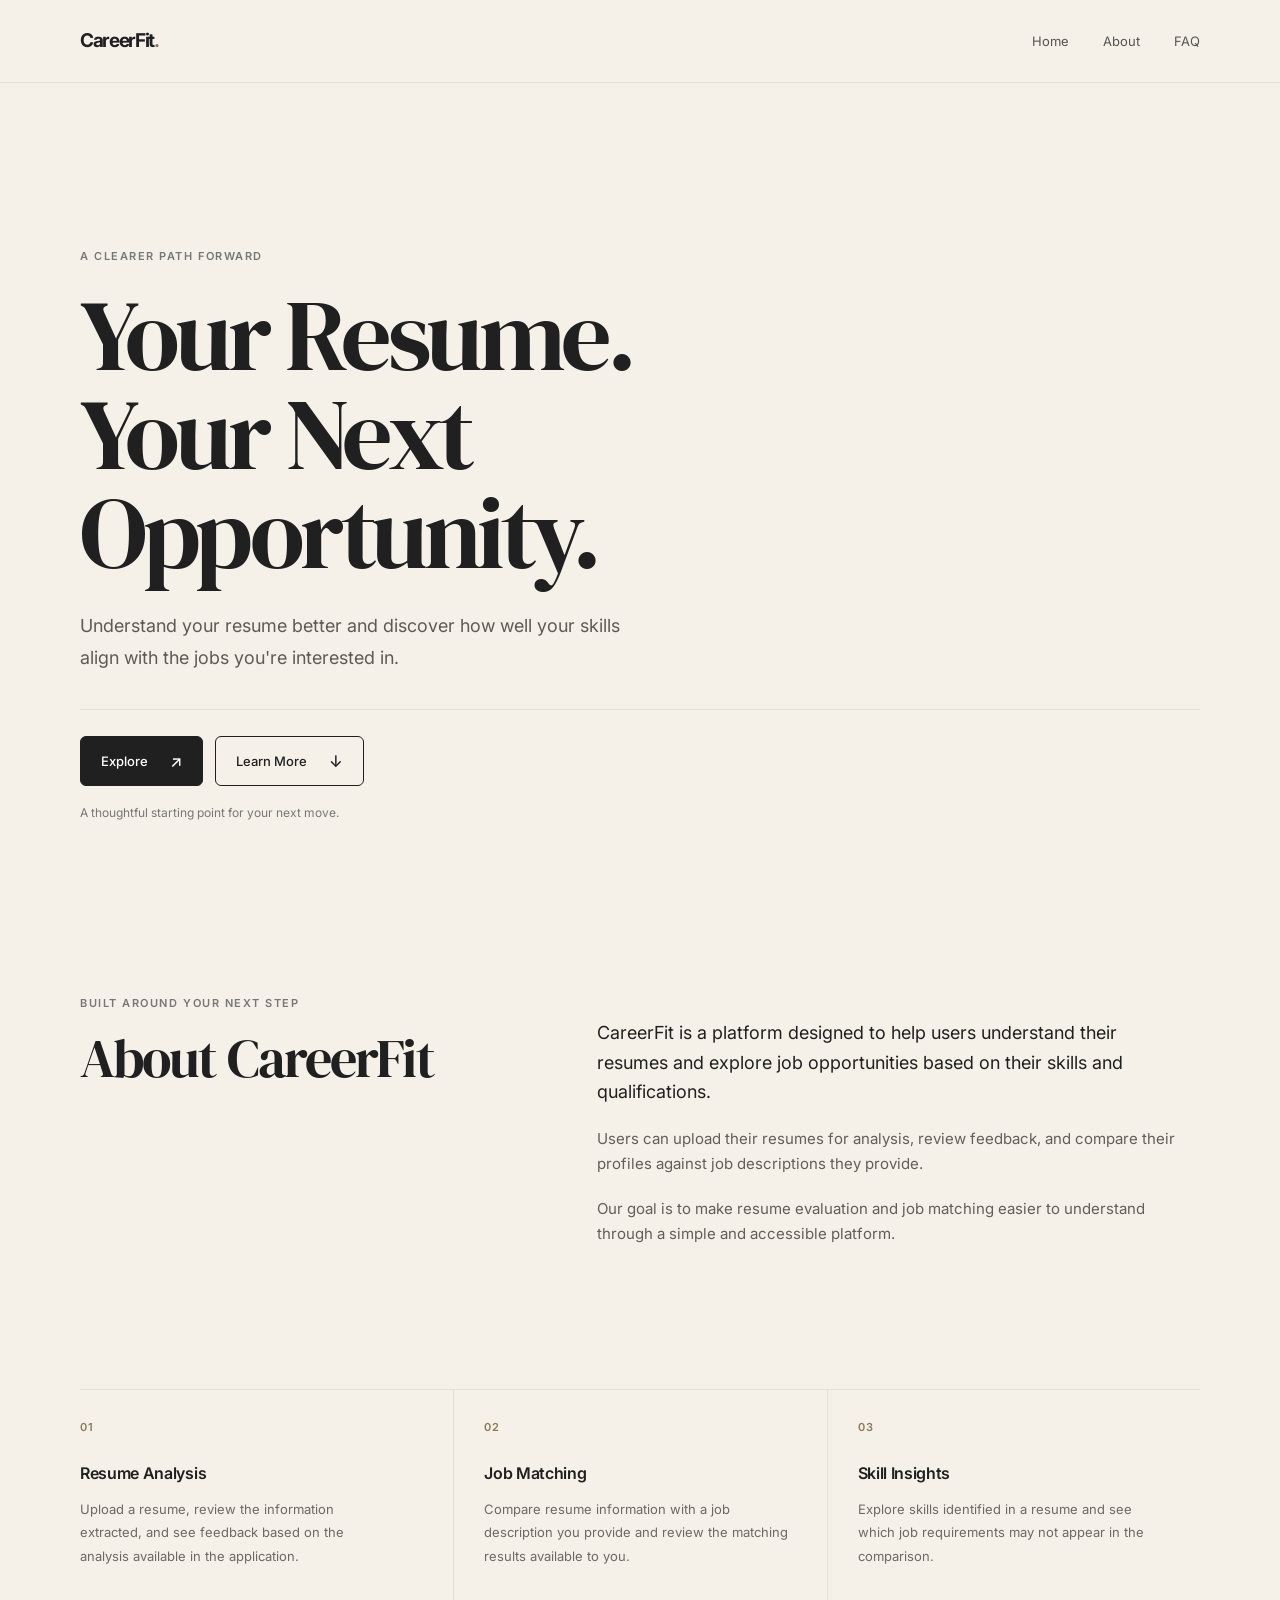
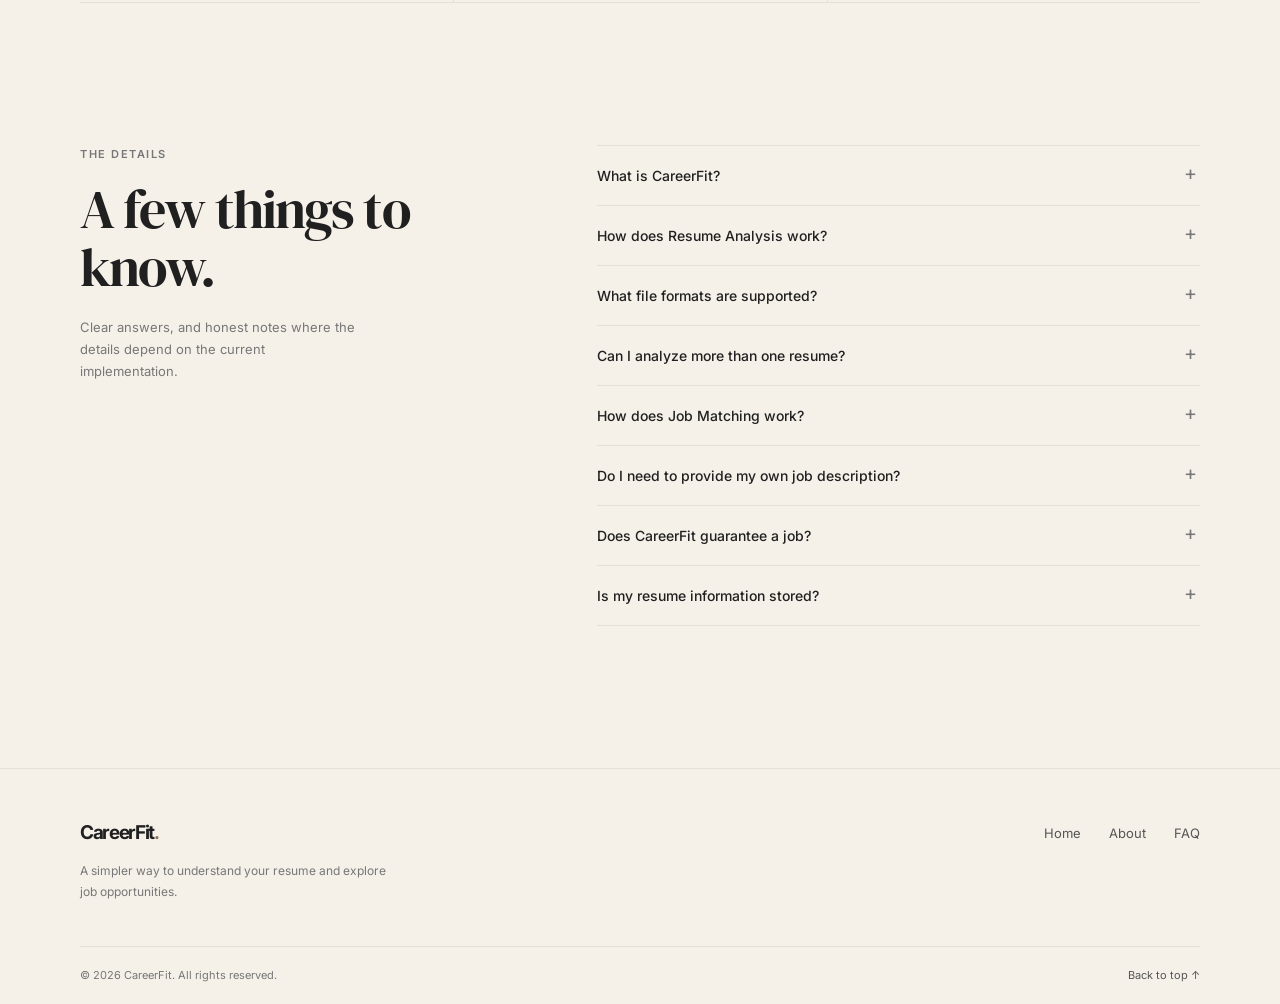
==== SmartResumeAnalyzer/frontend/index.html @ aa31af8c "Updated project" ====
<!doctype html>
<html lang="en">
  <head>
    <meta charset="utf-8">
    <meta name="viewport" content="width=device-width, initial-scale=1">
    <meta name="theme-color" content="#f5f1e9">
    <meta
      name="description"
      content="Understand your resume and explore how your skills align with the jobs you're interested in."
    >
    <title>CareerFit — Your Resume. Your Next Opportunity.</title>
    <link rel="preconnect" href="https://fonts.googleapis.com">
    <link rel="preconnect" href="https://fonts.gstatic.com" crossorigin>
    <link
      href="https://fonts.googleapis.com/css2?family=DM+Serif+Display&family=Inter:wght@400;500;600;700&display=swap"
      rel="stylesheet"
    >
    <link rel="stylesheet" href="css/style.css">
  </head>
  <body>
    <header class="site-header" id="home">
      <div class="header-inner">
        <a class="wordmark" href="#home" aria-label="CareerFit home">CareerFit<span>.</span></a>
        <nav class="primary-nav" aria-label="Main navigation">
          <a href="#home" aria-current="page">Home</a>
          <a href="#about">About</a>
          <a href="#faq">FAQ</a>
        </nav>
      </div>
    </header>

    <main>
      <section class="hero page-width" aria-labelledby="hero-title">
        <p class="eyebrow">A clearer path forward</p>
        <h1 id="hero-title">Your Resume.<br>Your Next Opportunity.</h1>
        <p class="hero-copy">
          Understand your resume better and discover how well your skills align
          with the jobs you're interested in.
        </p>
        <div class="hero-rule" aria-hidden="true"></div>
        <div class="hero-actions">
          <a class="button button-primary" href="login.html">Explore<span aria-hidden="true">↗</span></a>
          <a class="button button-secondary" href="#about">Learn More<span aria-hidden="true">↓</span></a>
        </div>
        <p class="hero-note">A thoughtful starting point for your next move.</p>
      </section>

      <section class="about-section page-width section-space" id="about" aria-labelledby="about-title">
        <div class="section-intro">
          <p class="eyebrow">Built around your next step</p>
          <h2 id="about-title">About CareerFit</h2>
        </div>
        <div class="about-content">
          <p class="about-lede">
            CareerFit is a platform designed to help users understand their resumes
            and explore job opportunities based on their skills and qualifications.
          </p>
          <p>
            Users can upload their resumes for analysis, review feedback, and compare
            their profiles against job descriptions they provide.
          </p>
          <p>
            Our goal is to make resume evaluation and job matching easier to understand
            through a simple and accessible platform.
          </p>
        </div>
      </section>

      <section class="features page-width" aria-label="CareerFit features">
        <article class="feature">
          <p class="feature-number">01</p>
          <h3>Resume Analysis</h3>
          <p>Upload a resume, review the information extracted, and see feedback based on the analysis available in the application.</p>
        </article>
        <article class="feature">
          <p class="feature-number">02</p>
          <h3>Job Matching</h3>
          <p>Compare resume information with a job description you provide and review the matching results available to you.</p>
        </article>
        <article class="feature">
          <p class="feature-number">03</p>
          <h3>Skill Insights</h3>
          <p>Explore skills identified in a resume and see which job requirements may not appear in the comparison.</p>
        </article>
      </section>

      <section class="faq-section page-width section-space" id="faq" aria-labelledby="faq-title">
        <div class="section-intro faq-intro">
          <p class="eyebrow">The details</p>
          <h2 id="faq-title">A few things to know.</h2>
          <p>Clear answers, and honest notes where the details depend on the current implementation.</p>
        </div>
        <div class="faq-list">
          <details class="faq-item">
            <summary>What is CareerFit?</summary>
            <p>CareerFit is designed to help you understand your resume and explore how your skills may align with job opportunities.</p>
          </details>
          <details class="faq-item">
            <summary>How does Resume Analysis work?</summary>
            <p>Resume Analysis is intended to extract information from an uploaded resume and provide feedback. The precise analysis available depends on the implementation connected to the application.</p>
          </details>
          <details class="faq-item">
            <summary>What file formats are supported?</summary>
            <p>Supported formats have not been confirmed in the current project files. Check the upload screen for the formats accepted by your version of CareerFit.</p>
          </details>
          <details class="faq-item">
            <summary>Can I analyze more than one resume?</summary>
            <p>This has not been confirmed in the current project files. The number of resumes you can analyze may depend on the implementation available to you.</p>
          </details>
          <details class="faq-item">
            <summary>How does Job Matching work?</summary>
            <p>The intended workflow compares information from a resume with job requirements and shows matching results. The exact comparison depends on the current implementation.</p>
          </details>
          <details class="faq-item">
            <summary>Do I need to provide my own job description?</summary>
            <p>The described matching workflow uses a job description you provide. Please check the current application for the options available in your version.</p>
          </details>
          <details class="faq-item">
            <summary>Does CareerFit guarantee a job?</summary>
            <p>No. Resume feedback and matching results are informational and cannot guarantee an interview, offer, or job.</p>
          </details>
          <details class="faq-item">
            <summary>Is my resume information stored?</summary>
            <p>Storage and retention behavior have not been confirmed in the current project files. Review the application's privacy information before uploading personal documents.</p>
          </details>
        </div>
      </section>
    </main>

    <footer class="site-footer">
      <div class="footer-main page-width">
        <div class="footer-brand">
          <a class="wordmark" href="#home" aria-label="CareerFit home">CareerFit<span>.</span></a>
          <p>A simpler way to understand your resume and explore job opportunities.</p>
        </div>
        <nav class="footer-nav" aria-label="Footer navigation">
          <a href="#home">Home</a>
          <a href="#about">About</a>
          <a href="#faq">FAQ</a>
        </nav>
      </div>
      <div class="footer-bottom page-width">
        <p>© 2026 CareerFit. All rights reserved.</p>
        <a href="#home" class="back-to-top">Back to top ↑</a>
      </div>
    </footer>
  </body>
</html>
---- SmartResumeAnalyzer/frontend/css/style.css ----
:root {
  color-scheme: light;
  --paper: #f5f1e9;
  --white: #fff;
  --ink: #202020;
  --muted: #777;
  --line: #e5e0d7;
  --serif: "DM Serif Display", Georgia, serif;
  --sans: "Inter", Arial, sans-serif;
}

* {
  box-sizing: border-box;
}

html {
  scroll-behavior: smooth;
  scroll-padding-top: 6rem;
}

body {
  margin: 0;
  background: var(--paper);
  color: var(--ink);
  font-family: var(--sans);
  font-size: 15px;
  line-height: 1.7;
  -webkit-font-smoothing: antialiased;
}

a {
  color: inherit;
  text-decoration: none;
}

a:focus-visible,
summary:focus-visible {
  outline: 2px solid var(--ink);
  outline-offset: 5px;
}

.page-width,
.header-inner {
  width: min(1120px, calc(100% - 64px));
  margin-inline: auto;
}

.site-header {
  border-bottom: 1px solid var(--line);
}

.header-inner {
  min-height: 82px;
  display: flex;
  align-items: center;
  justify-content: space-between;
}

.primary-nav,
.footer-nav {
  display: flex;
  align-items: center;
  gap: 34px;
}

.primary-nav a,
.footer-nav a,
.back-to-top {
  color: #555;
  font-size: 13px;
  transition: color 160ms ease, transform 160ms ease;
}

.primary-nav a:hover,
.footer-nav a:hover,
.back-to-top:hover {
  color: var(--ink);
}

.primary-nav a:hover,
.footer-nav a:hover {
  transform: scale(1.06);
}

.wordmark {
  font-size: 19px;
  font-weight: 700;
  letter-spacing: -0.07em;
}

.wordmark span {
  color: #8c7657;
}

.hero {
  padding-top: clamp(92px, 13vw, 164px);
  padding-bottom: 28px;
}

.eyebrow {
  margin: 0 0 20px;
  color: var(--muted);
  font-size: 11px;
  font-weight: 600;
  letter-spacing: 0.14em;
  text-transform: uppercase;
}

.hero h1 {
  max-width: 780px;
  margin: 0;
  font-family: var(--serif);
  font-size: clamp(54px, 8.3vw, 100px);
  font-weight: 400;
  letter-spacing: -0.045em;
  line-height: 0.99;
}

.hero-copy {
  max-width: 550px;
  margin: 27px 0 0;
  color: #5e5a54;
  font-size: clamp(16px, 1.8vw, 18px);
  line-height: 1.8;
}

.hero-actions {
  display: flex;
  flex-wrap: wrap;
  gap: 12px;
  margin-top: 26px;
}

.button {
  min-height: 50px;
  display: inline-flex;
  align-items: center;
  justify-content: center;
  gap: 22px;
  padding: 0 20px;
  border: 1px solid var(--ink);
  border-radius: 6px;
  font-size: 13px;
  font-weight: 500;
  transition: background-color 160ms ease, color 160ms ease, transform 160ms ease;
}

.button:hover {
  transform: scale(1.04);
}

.button-primary {
  background: var(--ink);
  color: var(--white);
}

.button-primary:hover {
  background: #414141;
}

.button-secondary {
  background: transparent;
  color: var(--ink);
}

.button-secondary:hover {
  background: var(--white);
}

.button span {
  font-size: 16px;
  line-height: 1;
}

.hero-rule {
  height: 1px;
  margin-top: 35px;
  background: var(--line);
}

.hero-note {
  margin: 17px 0 0;
  color: var(--muted);
  font-size: 12px;
}

.section-space {
  padding-top: clamp(88px, 12vw, 142px);
  padding-bottom: clamp(88px, 12vw, 142px);
}

.about-section {
  display: grid;
  grid-template-columns: minmax(210px, 0.85fr) minmax(0, 1.15fr);
  gap: 72px;
}

.section-intro .eyebrow {
  margin-bottom: 16px;
}

.section-intro h2 {
  margin: 0;
  font-family: var(--serif);
  font-size: clamp(38px, 5vw, 54px);
  font-weight: 400;
  letter-spacing: -0.035em;
  line-height: 1.08;
}

.about-content {
  max-width: 580px;
  padding-top: 24px;
  color: #625e58;
}

.about-content p {
  margin: 0 0 19px;
}

.about-content p:last-child {
  margin-bottom: 0;
}

.about-content .about-lede {
  color: var(--ink);
  font-size: 18px;
  line-height: 1.65;
}

.features {
  display: grid;
  grid-template-columns: repeat(3, minmax(0, 1fr));
  border-top: 1px solid var(--line);
  border-bottom: 1px solid var(--line);
}

.feature {
  padding: 28px 30px 34px 0;
}

.feature + .feature {
  padding-left: 30px;
  border-left: 1px solid var(--line);
}

.feature-number {
  margin: 0 0 23px;
  color: #8c7657;
  font-size: 11px;
  font-weight: 600;
  letter-spacing: 0.1em;
}

.feature h3 {
  margin: 0 0 11px;
  font-size: 16px;
  font-weight: 600;
  letter-spacing: -0.02em;
}

.feature > p:last-child {
  max-width: 310px;
  margin: 0;
  color: #6d6963;
  font-size: 13px;
  line-height: 1.8;
}

.faq-section {
  display: grid;
  grid-template-columns: minmax(210px, 0.85fr) minmax(0, 1.15fr);
  gap: 72px;
}

.faq-intro > p:last-child {
  max-width: 280px;
  margin: 20px 0 0;
  color: var(--muted);
  font-size: 13px;
}

.faq-list {
  border-top: 1px solid var(--line);
}

.faq-item {
  border-bottom: 1px solid var(--line);
}

.faq-item summary {
  position: relative;
  padding: 19px 36px 19px 0;
  font-size: 14px;
  font-weight: 500;
  line-height: 1.5;
  list-style: none;
  cursor: pointer;
}

.faq-item summary::-webkit-details-marker {
  display: none;
}

.faq-item summary::after {
  content: "+";
  position: absolute;
  top: 17px;
  right: 3px;
  color: var(--muted);
  font-size: 20px;
  font-weight: 400;
  line-height: 1;
}

.faq-item[open] summary::after {
  content: "−";
}

.faq-item p {
  max-width: 590px;
  margin: -2px 32px 20px 0;
  color: #6d6963;
  font-size: 13px;
  line-height: 1.8;
}

.site-footer {
  padding-top: 48px;
  border-top: 1px solid var(--line);
}

.footer-main,
.footer-bottom {
  display: flex;
  align-items: flex-start;
  justify-content: space-between;
}

.footer-main {
  padding-bottom: 44px;
}

.footer-brand p {
  max-width: 315px;
  margin: 12px 0 0;
  color: var(--muted);
  font-size: 12px;
}

.footer-nav {
  padding-top: 5px;
  gap: 28px;
}

.footer-bottom {
  min-height: 58px;
  align-items: center;
  border-top: 1px solid var(--line);
}

.footer-bottom p {
  margin: 0;
  color: var(--muted);
  font-size: 11px;
}

.back-to-top {
  font-size: 11px;
}

@media (max-width: 700px) {
  .page-width,
  .header-inner {
    width: min(100% - 40px, 540px);
  }

  .header-inner {
    min-height: 70px;
  }

  .primary-nav {
    gap: 20px;
  }

  .primary-nav a {
    font-size: 12px;
  }

  .hero {
    padding-top: 94px;
  }

  .hero h1 {
    font-size: clamp(51px, 11vw, 76px);
  }

  .about-section,
  .faq-section {
    grid-template-columns: 1fr;
    gap: 28px;
  }

  .about-content {
    padding-top: 0;
  }

  .features {
    grid-template-columns: 1fr;
  }

  .feature,
  .feature + .feature {
    padding: 24px 0;
    border-left: 0;
  }

  .feature + .feature {
    border-top: 1px solid var(--line);
  }

  .feature-number {
    margin-bottom: 14px;
  }
}

@media (max-width: 420px) {
  .page-width,
  .header-inner {
    width: calc(100% - 32px);
  }

  .primary-nav {
    gap: 14px;
  }

  .wordmark {
    font-size: 17px;
  }

  .hero-actions {
    align-items: stretch;
    flex-direction: column;
  }

  .button {
    justify-content: space-between;
  }

  .footer-main {
    gap: 22px;
    flex-direction: column;
  }

  .footer-nav {
    gap: 22px;
  }
}

@media (prefers-reduced-motion: reduce) {
  html {
    scroll-behavior: auto;
  }

  *,
  *::before,
  *::after {
    transition-duration: 0.01ms !important;
  }

  .button:hover,
  .primary-nav a:hover,
  .footer-nav a:hover {
    transform: none;
  }
}
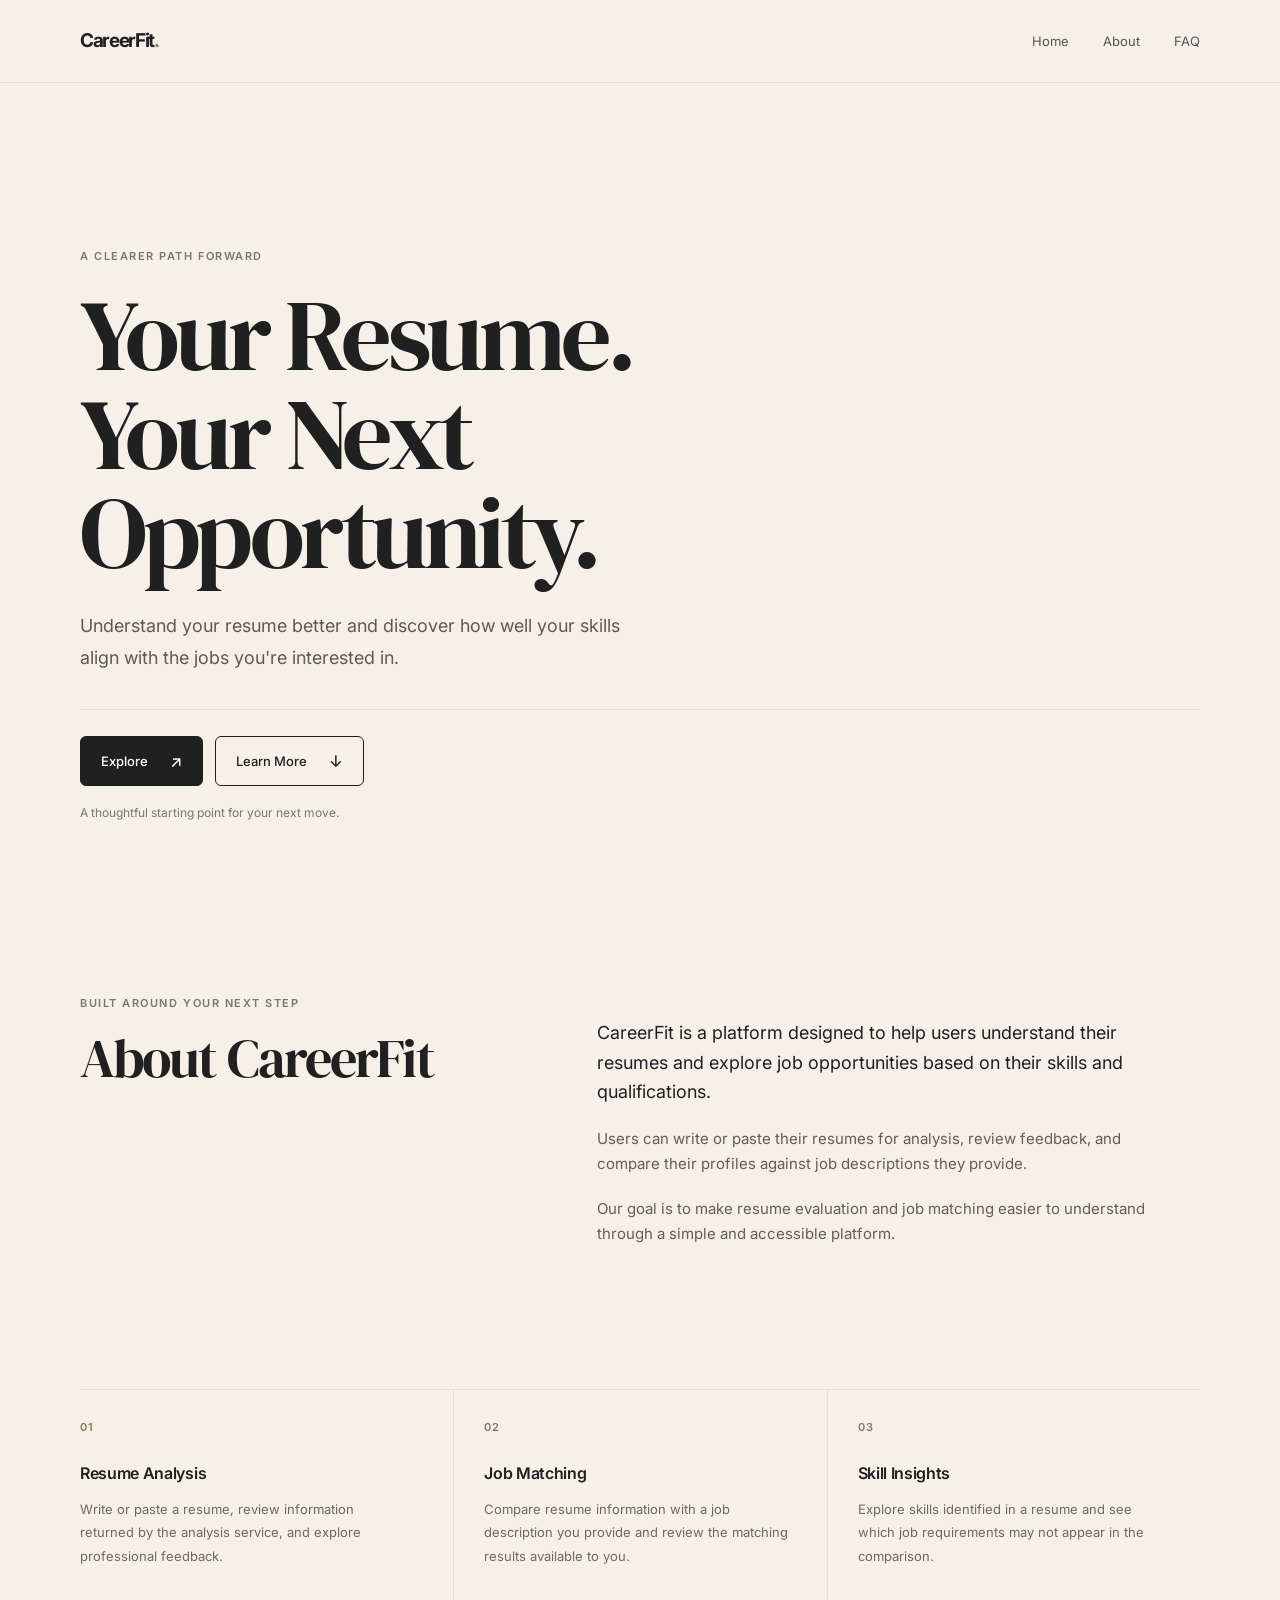
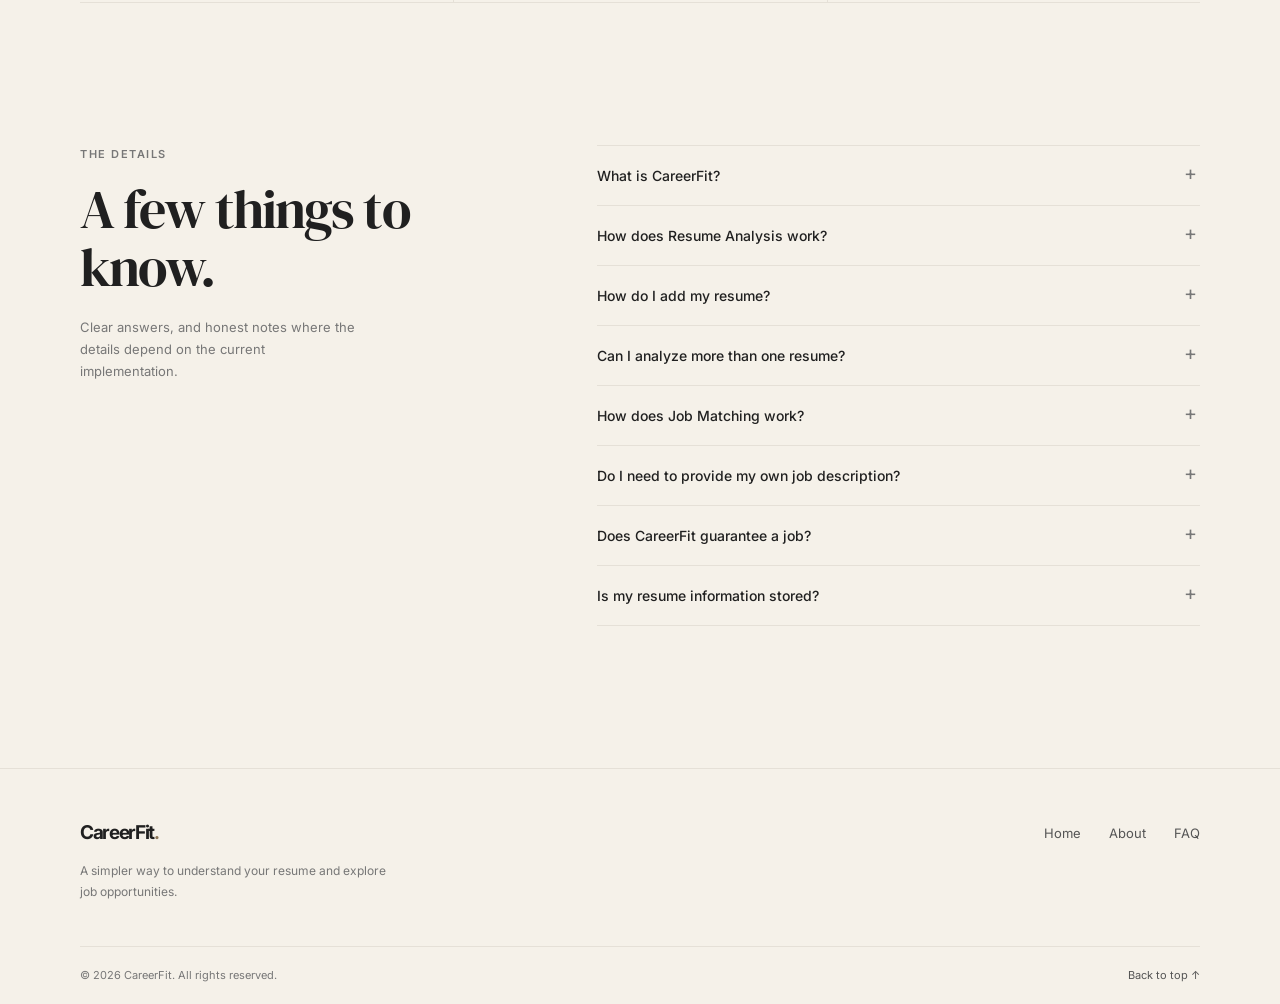
==== commit 7e8b6877: "Updated project" ====
--- a/SmartResumeAnalyzer/frontend/index.html
+++ b/SmartResumeAnalyzer/frontend/index.html
@@ -56,8 +56,8 @@
             and explore job opportunities based on their skills and qualifications.
           </p>
           <p>
-            Users can upload their resumes for analysis, review feedback, and compare
-            their profiles against job descriptions they provide.
+            Users can write or paste their resumes for analysis, review feedback, and
+            compare their profiles against job descriptions they provide.
           </p>
           <p>
             Our goal is to make resume evaluation and job matching easier to understand
@@ -70,7 +70,7 @@
         <article class="feature">
           <p class="feature-number">01</p>
           <h3>Resume Analysis</h3>
-          <p>Upload a resume, review the information extracted, and see feedback based on the analysis available in the application.</p>
+          <p>Write or paste a resume, review information returned by the analysis service, and explore professional feedback.</p>
         </article>
         <article class="feature">
           <p class="feature-number">02</p>
@@ -97,11 +97,11 @@
           </details>
           <details class="faq-item">
             <summary>How does Resume Analysis work?</summary>
-            <p>Resume Analysis is intended to extract information from an uploaded resume and provide feedback. The precise analysis available depends on the implementation connected to the application.</p>
+            <p>Write or paste your resume text and request analysis. Results depend on the analysis service connected to the application.</p>
           </details>
           <details class="faq-item">
-            <summary>What file formats are supported?</summary>
-            <p>Supported formats have not been confirmed in the current project files. Check the upload screen for the formats accepted by your version of CareerFit.</p>
+            <summary>How do I add my resume?</summary>
+            <p>Write or paste your resume as plain text in the Resume Analyzer. File uploads are not part of this workflow.</p>
           </details>
           <details class="faq-item">
             <summary>Can I analyze more than one resume?</summary>
@@ -121,7 +121,7 @@
           </details>
           <details class="faq-item">
             <summary>Is my resume information stored?</summary>
-            <p>Storage and retention behavior have not been confirmed in the current project files. Review the application's privacy information before uploading personal documents.</p>
+            <p>Resume text is sent only to the connected backend when you explicitly save or analyze it. The current frontend does not keep resume text in browser storage.</p>
           </details>
         </div>
       </section>
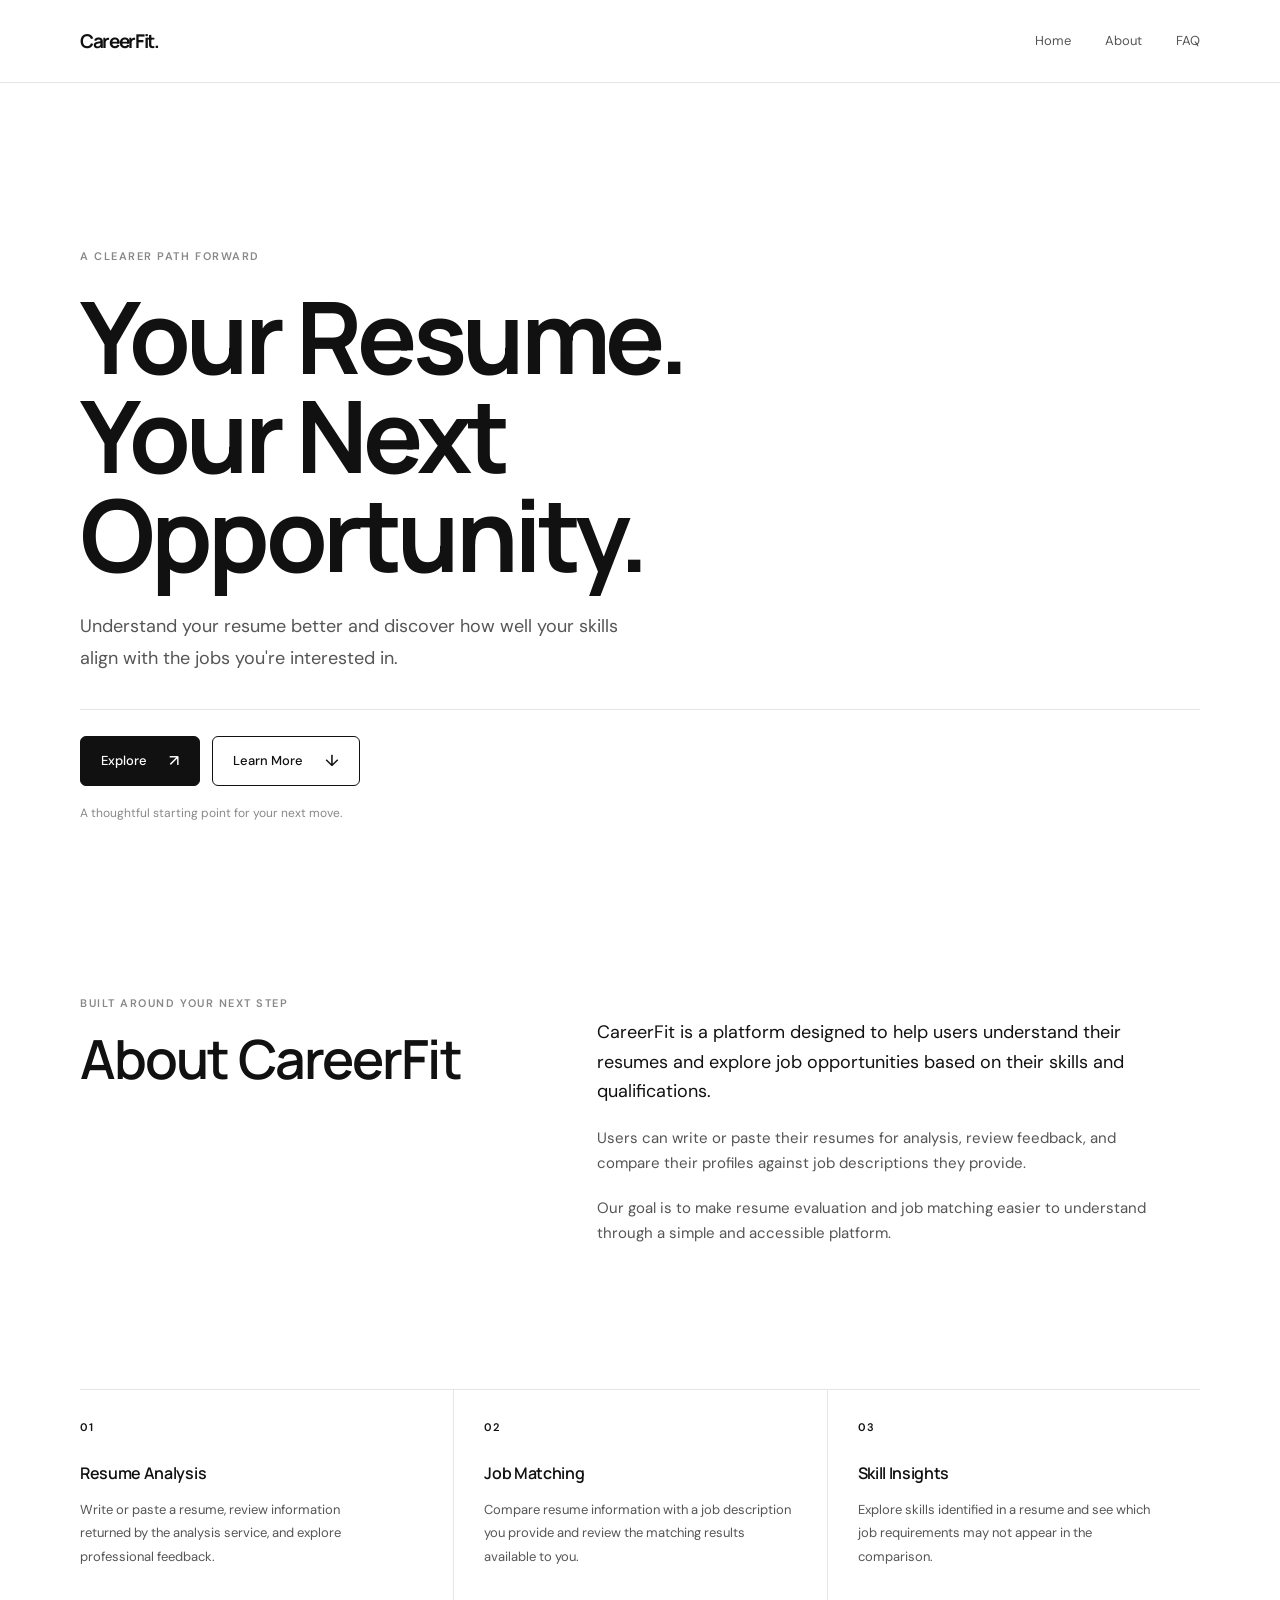
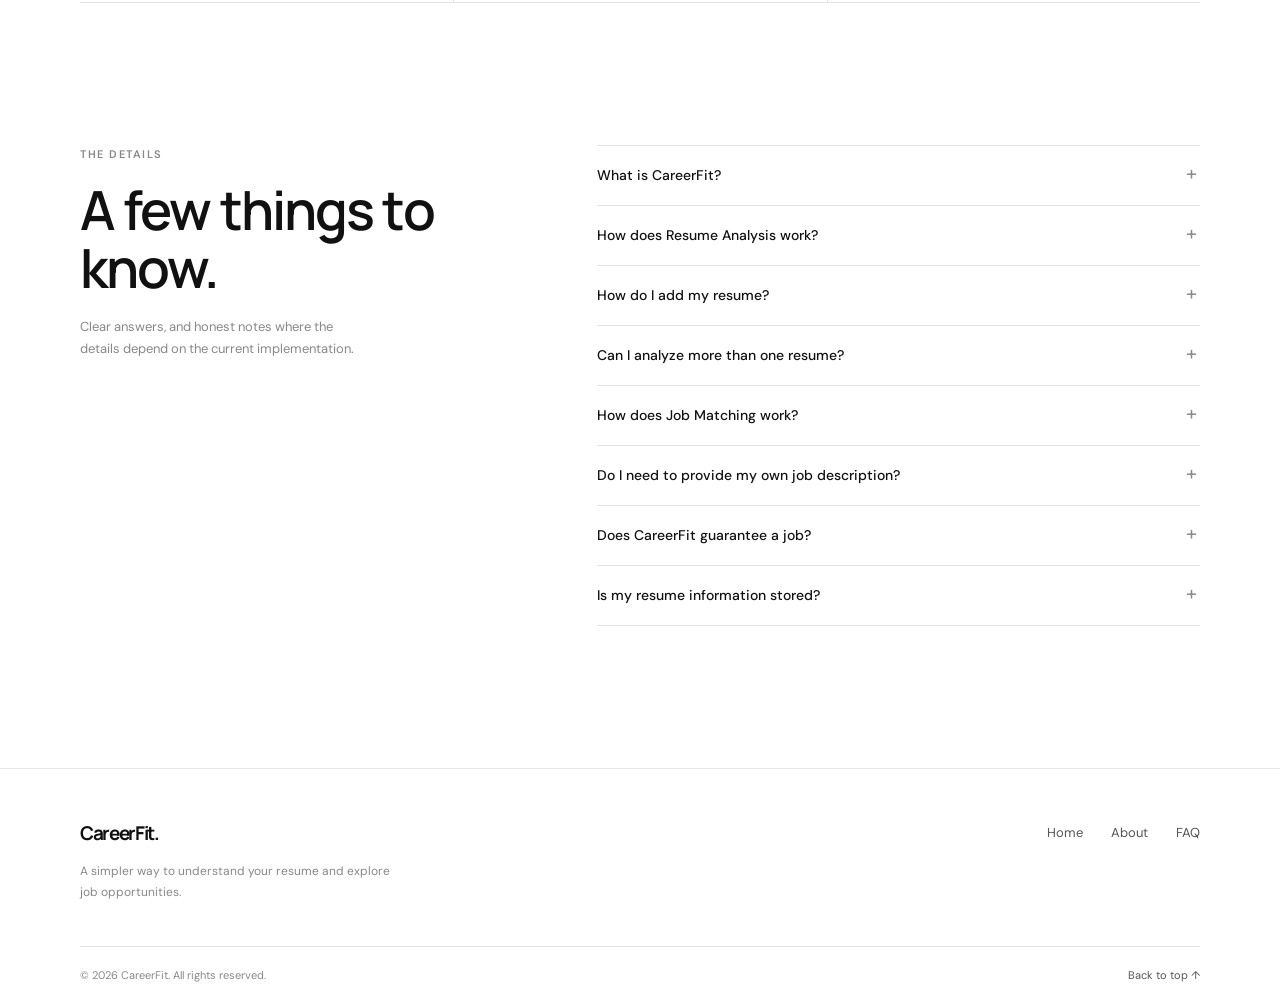
==== commit ec202bc7: "Updated project" ====
--- a/SmartResumeAnalyzer/frontend/index.html
+++ b/SmartResumeAnalyzer/frontend/index.html
@@ -3,7 +3,7 @@
   <head>
     <meta charset="utf-8">
     <meta name="viewport" content="width=device-width, initial-scale=1">
-    <meta name="theme-color" content="#f5f1e9">
+    <meta name="theme-color" content="#ffffff">
     <meta
       name="description"
       content="Understand your resume and explore how your skills align with the jobs you're interested in."
@@ -12,7 +12,7 @@
     <link rel="preconnect" href="https://fonts.googleapis.com">
     <link rel="preconnect" href="https://fonts.gstatic.com" crossorigin>
     <link
-      href="https://fonts.googleapis.com/css2?family=DM+Serif+Display&family=Inter:wght@400;500;600;700&display=swap"
+      href="https://fonts.googleapis.com/css2?family=DM+Sans:wght@400;500;600&family=Manrope:wght@400;500;600;700;800&display=swap"
       rel="stylesheet"
     >
     <link rel="stylesheet" href="css/style.css">
--- a/SmartResumeAnalyzer/frontend/css/style.css
+++ b/SmartResumeAnalyzer/frontend/css/style.css
@@ -1,16 +1,25 @@
 :root {
   color-scheme: light;
-  --paper: #f5f1e9;
-  --white: #fff;
-  --ink: #202020;
-  --muted: #777;
-  --line: #e5e0d7;
-  --serif: "DM Serif Display", Georgia, serif;
-  --sans: "Inter", Arial, sans-serif;
+  --paper: #ffffff;
+  --white: #ffffff;
+  --ink: #111111;
+  --muted: #888888;
+  --line: #e5e5e5;
+  --serif: "Manrope", Arial, sans-serif;
+  --sans: "DM Sans", Arial, sans-serif;
 }
 
 * {
   box-sizing: border-box;
+}
+
+h1,
+h2,
+h3,
+h4,
+h5,
+h6 {
+  font-family: var(--serif);
 }
 
 html {
@@ -66,7 +75,7 @@
 .primary-nav a,
 .footer-nav a,
 .back-to-top {
-  color: #555;
+  color: #555555;
   font-size: 13px;
   transition: color 160ms ease, transform 160ms ease;
 }
@@ -83,13 +92,14 @@
 }
 
 .wordmark {
+  font-family: var(--serif);
   font-size: 19px;
   font-weight: 700;
   letter-spacing: -0.07em;
 }
 
 .wordmark span {
-  color: #8c7657;
+  color: #111111;
 }
 
 .hero {
@@ -111,7 +121,7 @@
   margin: 0;
   font-family: var(--serif);
   font-size: clamp(54px, 8.3vw, 100px);
-  font-weight: 400;
+  font-weight: 700;
   letter-spacing: -0.045em;
   line-height: 0.99;
 }
@@ -119,7 +129,7 @@
 .hero-copy {
   max-width: 550px;
   margin: 27px 0 0;
-  color: #5e5a54;
+  color: #555555;
   font-size: clamp(16px, 1.8vw, 18px);
   line-height: 1.8;
 }
@@ -155,7 +165,7 @@
 }
 
 .button-primary:hover {
-  background: #414141;
+  background: #333333;
 }
 
 .button-secondary {
@@ -203,7 +213,7 @@
   margin: 0;
   font-family: var(--serif);
   font-size: clamp(38px, 5vw, 54px);
-  font-weight: 400;
+  font-weight: 600;
   letter-spacing: -0.035em;
   line-height: 1.08;
 }
@@ -211,7 +221,7 @@
 .about-content {
   max-width: 580px;
   padding-top: 24px;
-  color: #625e58;
+  color: #555555;
 }
 
 .about-content p {
@@ -246,7 +256,7 @@
 
 .feature-number {
   margin: 0 0 23px;
-  color: #8c7657;
+  color: #111111;
   font-size: 11px;
   font-weight: 600;
   letter-spacing: 0.1em;
@@ -262,7 +272,7 @@
 .feature > p:last-child {
   max-width: 310px;
   margin: 0;
-  color: #6d6963;
+  color: #555555;
   font-size: 13px;
   line-height: 1.8;
 }
@@ -320,7 +330,7 @@
 .faq-item p {
   max-width: 590px;
   margin: -2px 32px 20px 0;
-  color: #6d6963;
+  color: #555555;
   font-size: 13px;
   line-height: 1.8;
 }
